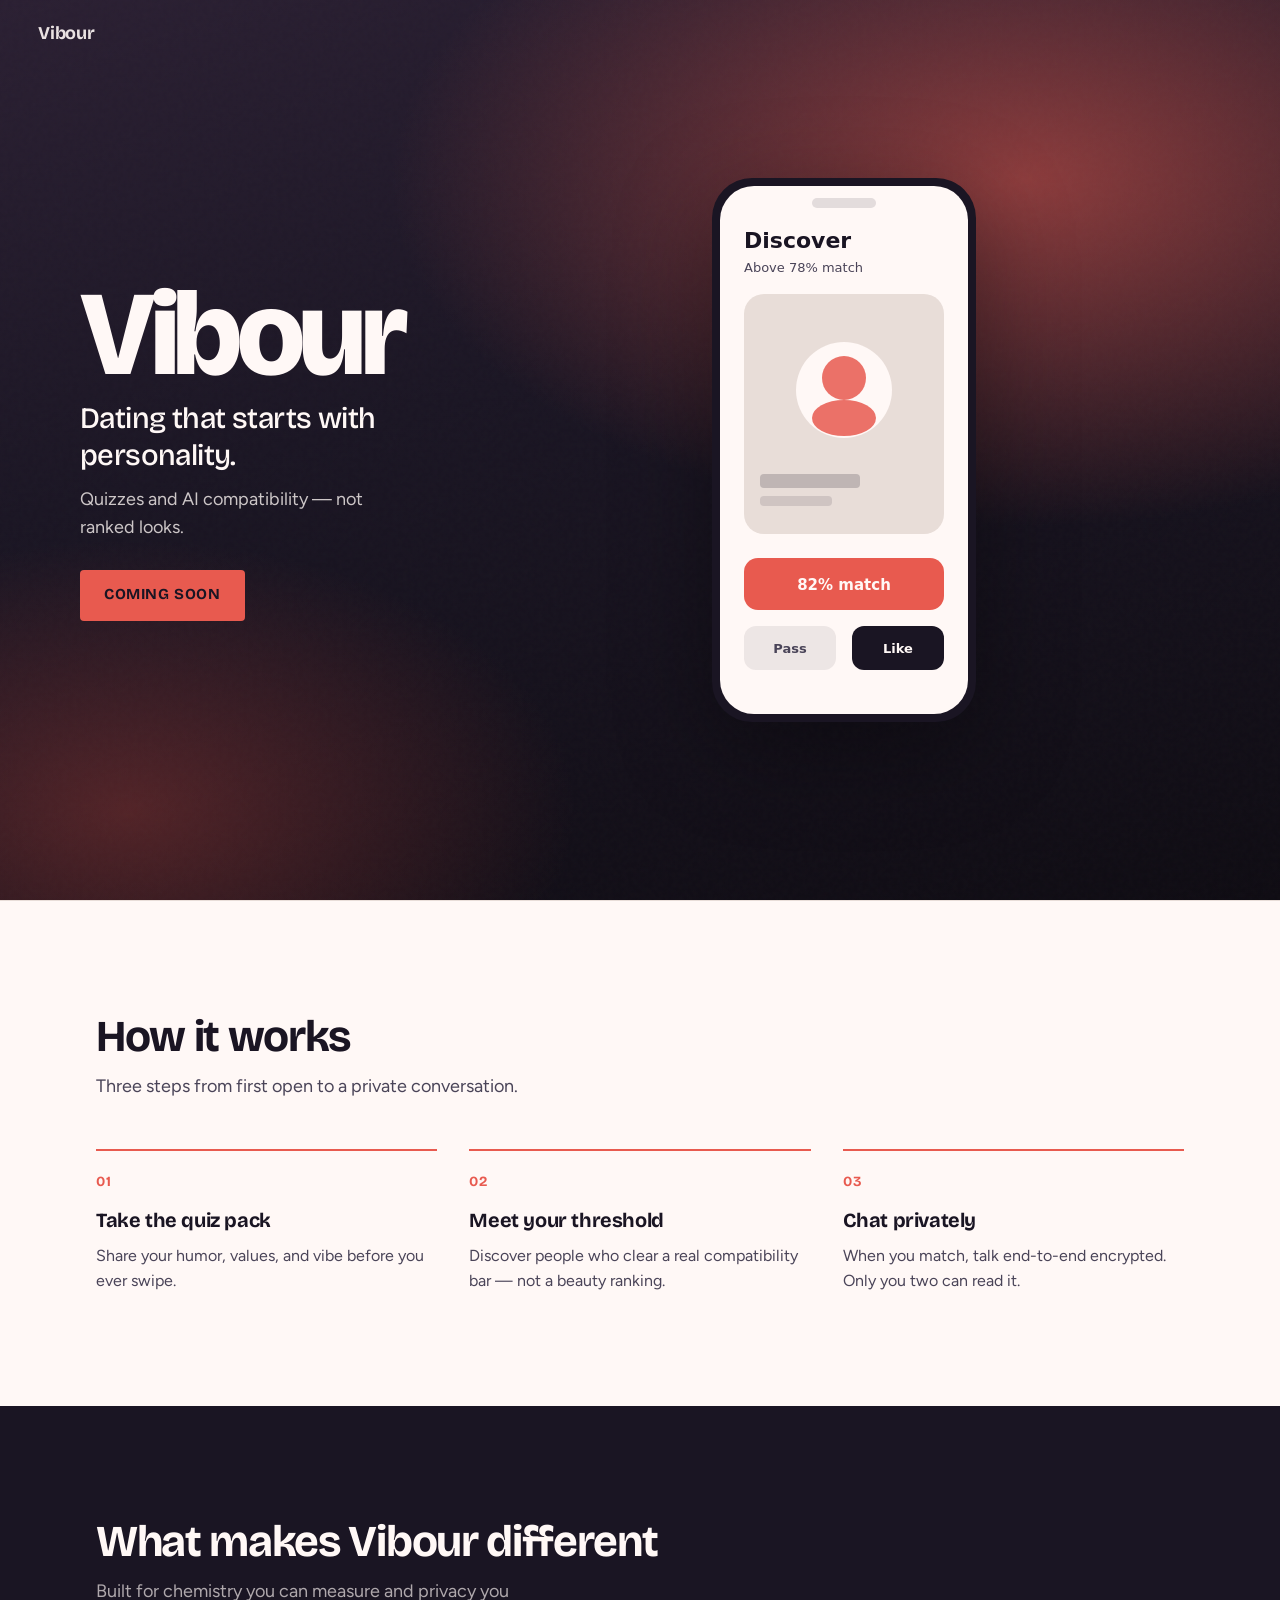
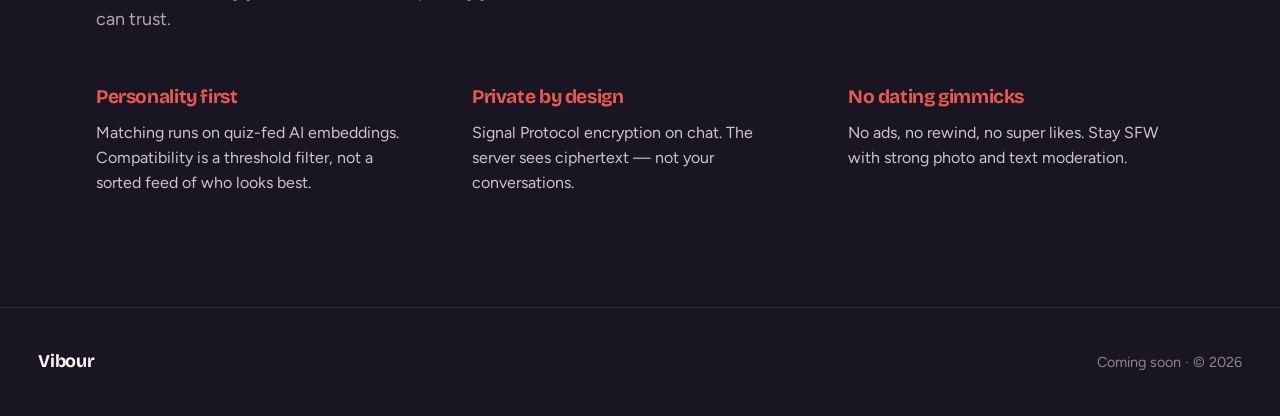
==== index.html @ 123b66bc "Initial vibour.com marketing site." ====
<!DOCTYPE html>
<html lang="en">
  <head>
    <meta charset="utf-8" />
    <meta name="viewport" content="width=device-width, initial-scale=1" />
    <meta
      name="description"
      content="Vibour — dating that starts with personality. Quiz-first matching, private chat, coming soon."
    />
    <title>Vibour — Dating that starts with personality</title>
    <link rel="preconnect" href="https://fonts.googleapis.com" />
    <link rel="preconnect" href="https://fonts.gstatic.com" crossorigin />
    <link
      href="https://fonts.googleapis.com/css2?family=Bricolage+Grotesque:opsz,wght@12..96,500;12..96,700;12..96,800&family=Figtree:wght@400;500;600&display=swap"
      rel="stylesheet"
    />
    <link rel="stylesheet" href="styles.css" />
  </head>
  <body>
    <header class="site-header">
      <a class="wordmark" href="#top" aria-label="Vibour home">Vibour</a>
    </header>

    <main id="top">
      <section class="hero" aria-labelledby="hero-brand">
        <div class="hero-atmosphere" aria-hidden="true"></div>
        <div class="hero-copy">
          <h1 id="hero-brand" class="brand reveal">Vibour</h1>
          <p class="headline reveal reveal-delay-1">Dating that starts with personality.</p>
          <p class="lede reveal reveal-delay-2">
            Quizzes and AI compatibility — not ranked looks.
          </p>
          <p class="cta reveal reveal-delay-3">
            <span class="cta-label">Coming soon</span>
          </p>
        </div>
        <div class="hero-visual reveal reveal-delay-2" data-parallax>
          <img
            class="phone"
            src="assets/phone-mock.svg"
            width="280"
            height="560"
            alt="Vibour discovery screen showing an 82% personality match"
          />
        </div>
      </section>

      <section class="section how" aria-labelledby="how-heading">
        <div class="section-inner">
          <h2 id="how-heading" class="section-title reveal">How it works</h2>
          <p class="section-lede reveal">
            Three steps from first open to a private conversation.
          </p>
          <ol class="steps">
            <li class="step reveal">
              <span class="step-num" aria-hidden="true">01</span>
              <h3>Take the quiz pack</h3>
              <p>Share your humor, values, and vibe before you ever swipe.</p>
            </li>
            <li class="step reveal">
              <span class="step-num" aria-hidden="true">02</span>
              <h3>Meet your threshold</h3>
              <p>Discover people who clear a real compatibility bar — not a beauty ranking.</p>
            </li>
            <li class="step reveal">
              <span class="step-num" aria-hidden="true">03</span>
              <h3>Chat privately</h3>
              <p>When you match, talk end-to-end encrypted. Only you two can read it.</p>
            </li>
          </ol>
        </div>
      </section>

      <section class="section different" aria-labelledby="diff-heading">
        <div class="section-inner">
          <h2 id="diff-heading" class="section-title reveal">What makes Vibour different</h2>
          <p class="section-lede reveal">
            Built for chemistry you can measure and privacy you can trust.
          </p>
          <div class="diff-list">
            <article class="diff reveal">
              <h3>Personality first</h3>
              <p>
                Matching runs on quiz-fed AI embeddings. Compatibility is a threshold filter, not a
                sorted feed of who looks best.
              </p>
            </article>
            <article class="diff reveal">
              <h3>Private by design</h3>
              <p>
                Signal Protocol encryption on chat. The server sees ciphertext — not your
                conversations.
              </p>
            </article>
            <article class="diff reveal">
              <h3>No dating gimmicks</h3>
              <p>
                No ads, no rewind, no super likes. Stay SFW with strong photo and text moderation.
              </p>
            </article>
          </div>
        </div>
      </section>
    </main>

    <footer class="site-footer">
      <p class="footer-brand">Vibour</p>
      <p class="footer-meta">Coming soon · &copy; <span id="year"></span></p>
    </footer>

    <script src="script.js"></script>
  </body>
</html>
---- styles.css ----
:root {
  --coral: #e85a4f;
  --coral-deep: #c4453c;
  --ink: #1a1523;
  --ink-muted: #4a4458;
  --surface: #fff8f6;
  --outline: #e8ddd8;
  --font-display: "Bricolage Grotesque", system-ui, sans-serif;
  --font-body: "Figtree", system-ui, sans-serif;
  --space: clamp(1.25rem, 3vw, 2.5rem);
  --max: 68rem;
}

*,
*::before,
*::after {
  box-sizing: border-box;
}

html {
  scroll-behavior: smooth;
}

body {
  margin: 0;
  color: var(--ink);
  background: var(--surface);
  font-family: var(--font-body);
  font-size: 1.0625rem;
  line-height: 1.55;
  -webkit-font-smoothing: antialiased;
}

img {
  max-width: 100%;
  height: auto;
  display: block;
}

a {
  color: inherit;
  text-decoration: none;
}

/* —— Header —— */

.site-header {
  position: absolute;
  top: 0;
  left: 0;
  right: 0;
  z-index: 2;
  padding: 1.25rem var(--space);
  display: flex;
  align-items: center;
}

.wordmark {
  font-family: var(--font-display);
  font-weight: 700;
  font-size: 1.125rem;
  letter-spacing: -0.02em;
  color: var(--surface);
  opacity: 0.9;
}

/* —— Hero —— */

.hero {
  position: relative;
  min-height: 100svh;
  display: grid;
  grid-template-columns: 1fr;
  align-items: end;
  overflow: hidden;
  color: var(--surface);
  isolation: isolate;
}

.hero-atmosphere {
  position: absolute;
  inset: 0;
  z-index: -1;
  background:
    radial-gradient(ellipse 90% 70% at 80% 20%, rgba(232, 90, 79, 0.55), transparent 55%),
    radial-gradient(ellipse 70% 60% at 10% 90%, rgba(196, 69, 60, 0.35), transparent 50%),
    linear-gradient(165deg, #2a1f32 0%, var(--ink) 42%, #0e0b12 100%);
}

.hero-atmosphere::after {
  content: "";
  position: absolute;
  inset: 0;
  background-image: url("data:image/svg+xml,%3Csvg viewBox='0 0 200 200' xmlns='http://www.w3.org/2000/svg'%3E%3Cfilter id='n'%3E%3CfeTurbulence type='fractalNoise' baseFrequency='0.9' numOctaves='3' stitchTiles='stitch'/%3E%3C/filter%3E%3Crect width='100%25' height='100%25' filter='url(%23n)' opacity='0.05'/%3E%3C/svg%3E");
  opacity: 0.4;
  pointer-events: none;
}

.hero-copy {
  padding: clamp(5.5rem, 12vh, 7rem) var(--space) var(--space);
  max-width: 36rem;
  z-index: 1;
}

.brand {
  margin: 0 0 0.65rem;
  font-family: var(--font-display);
  font-weight: 800;
  font-size: clamp(3.75rem, 14vw, 7.5rem);
  line-height: 0.92;
  letter-spacing: -0.045em;
}

.headline {
  margin: 0 0 0.75rem;
  font-family: var(--font-display);
  font-weight: 500;
  font-size: clamp(1.35rem, 3.2vw, 1.85rem);
  line-height: 1.25;
  letter-spacing: -0.02em;
  max-width: 18ch;
}

.lede {
  margin: 0 0 1.75rem;
  font-size: clamp(1rem, 2vw, 1.125rem);
  color: rgba(255, 248, 246, 0.78);
  max-width: 28ch;
}

.cta {
  margin: 0;
}

.cta-label {
  display: inline-block;
  font-family: var(--font-display);
  font-weight: 700;
  font-size: 0.95rem;
  letter-spacing: 0.04em;
  text-transform: uppercase;
  color: var(--ink);
  background: var(--coral);
  padding: 0.85rem 1.5rem;
  border-radius: 4px;
}

.hero-visual {
  display: flex;
  justify-content: center;
  padding: 0 var(--space) 2rem;
  z-index: 1;
}

.phone {
  width: min(220px, 58vw);
  filter: drop-shadow(0 24px 48px rgba(0, 0, 0, 0.35));
  will-change: transform;
}

@media (min-width: 860px) {
  .hero {
    grid-template-columns: 1.1fr 0.9fr;
    align-items: center;
  }

  .hero-copy {
    padding: 6rem var(--space) 6rem clamp(var(--space), 8vw, 5rem);
  }

  .hero-visual {
    justify-content: flex-start;
    padding: 4rem var(--space) 4rem 0;
    min-height: 100svh;
    align-items: center;
  }

  .phone {
    width: min(280px, 28vw);
  }

  .site-header .wordmark {
    color: var(--surface);
  }
}

/* —— Sections —— */

.section {
  padding: clamp(4rem, 10vw, 7rem) var(--space);
}

.section-inner {
  max-width: var(--max);
  margin: 0 auto;
}

.section-title {
  margin: 0 0 0.75rem;
  font-family: var(--font-display);
  font-weight: 700;
  font-size: clamp(2rem, 4.5vw, 2.75rem);
  letter-spacing: -0.03em;
  line-height: 1.1;
}

.section-lede {
  margin: 0 0 3rem;
  color: var(--ink-muted);
  max-width: 36ch;
  font-size: 1.125rem;
}

.how {
  background: var(--surface);
  border-top: 1px solid var(--outline);
}

.steps {
  list-style: none;
  margin: 0;
  padding: 0;
  display: grid;
  gap: 2.5rem;
}

@media (min-width: 720px) {
  .steps {
    grid-template-columns: repeat(3, 1fr);
    gap: 2rem;
  }
}

.step {
  margin: 0;
  padding: 0;
  border-top: 2px solid var(--coral);
  padding-top: 1.25rem;
}

.step-num {
  display: block;
  font-family: var(--font-display);
  font-weight: 700;
  font-size: 0.875rem;
  letter-spacing: 0.08em;
  color: var(--coral);
  margin-bottom: 0.75rem;
}

.step h3 {
  margin: 0 0 0.5rem;
  font-family: var(--font-display);
  font-weight: 700;
  font-size: 1.25rem;
  letter-spacing: -0.02em;
}

.step p {
  margin: 0;
  color: var(--ink-muted);
  font-size: 1rem;
}

.different {
  background: var(--ink);
  color: var(--surface);
}

.different .section-lede {
  color: rgba(255, 248, 246, 0.65);
}

.diff-list {
  display: grid;
  gap: 2.75rem;
}

@media (min-width: 720px) {
  .diff-list {
    grid-template-columns: repeat(3, 1fr);
    gap: 2.5rem;
  }
}

.diff h3 {
  margin: 0 0 0.6rem;
  font-family: var(--font-display);
  font-weight: 700;
  font-size: 1.2rem;
  letter-spacing: -0.02em;
  color: var(--coral);
}

.diff p {
  margin: 0;
  color: rgba(255, 248, 246, 0.78);
  font-size: 1rem;
  max-width: 32ch;
}

/* —— Footer —— */

.site-footer {
  padding: 2.5rem var(--space);
  background: var(--ink);
  border-top: 1px solid rgba(255, 248, 246, 0.1);
  display: flex;
  flex-wrap: wrap;
  gap: 0.5rem 1.5rem;
  justify-content: space-between;
  align-items: baseline;
}

.footer-brand {
  margin: 0;
  font-family: var(--font-display);
  font-weight: 700;
  font-size: 1.125rem;
  color: var(--surface);
  letter-spacing: -0.02em;
}

.footer-meta {
  margin: 0;
  font-size: 0.9rem;
  color: rgba(255, 248, 246, 0.5);
}

/* —— Motion —— */

.reveal {
  opacity: 0;
  transform: translateY(1.25rem);
  transition:
    opacity 0.7s cubic-bezier(0.22, 1, 0.36, 1),
    transform 0.7s cubic-bezier(0.22, 1, 0.36, 1);
}

.reveal.is-visible {
  opacity: 1;
  transform: translateY(0);
}

.reveal-delay-1 {
  transition-delay: 0.1s;
}

.reveal-delay-2 {
  transition-delay: 0.2s;
}

.reveal-delay-3 {
  transition-delay: 0.35s;
}

@media (prefers-reduced-motion: reduce) {
  html {
    scroll-behavior: auto;
  }

  .reveal {
    opacity: 1;
    transform: none;
    transition: none;
  }

  .phone {
    filter: none;
  }
}
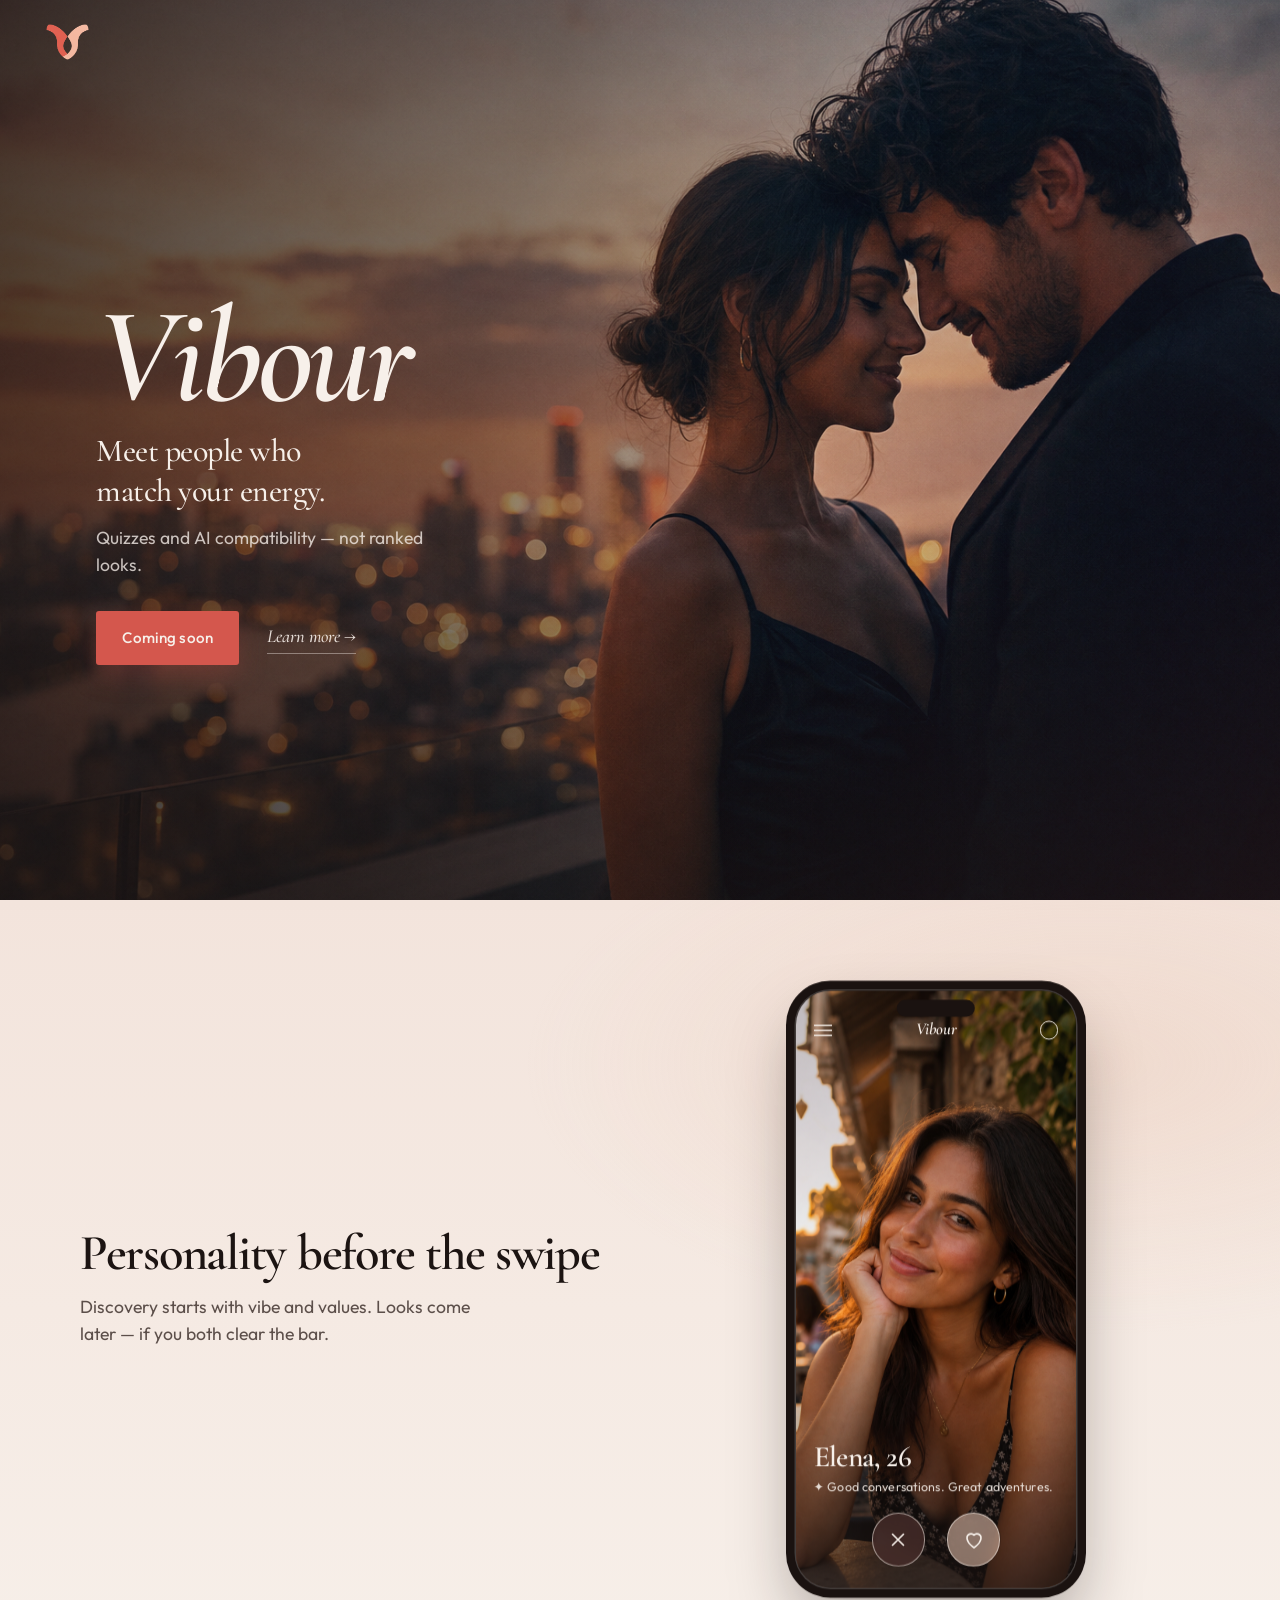
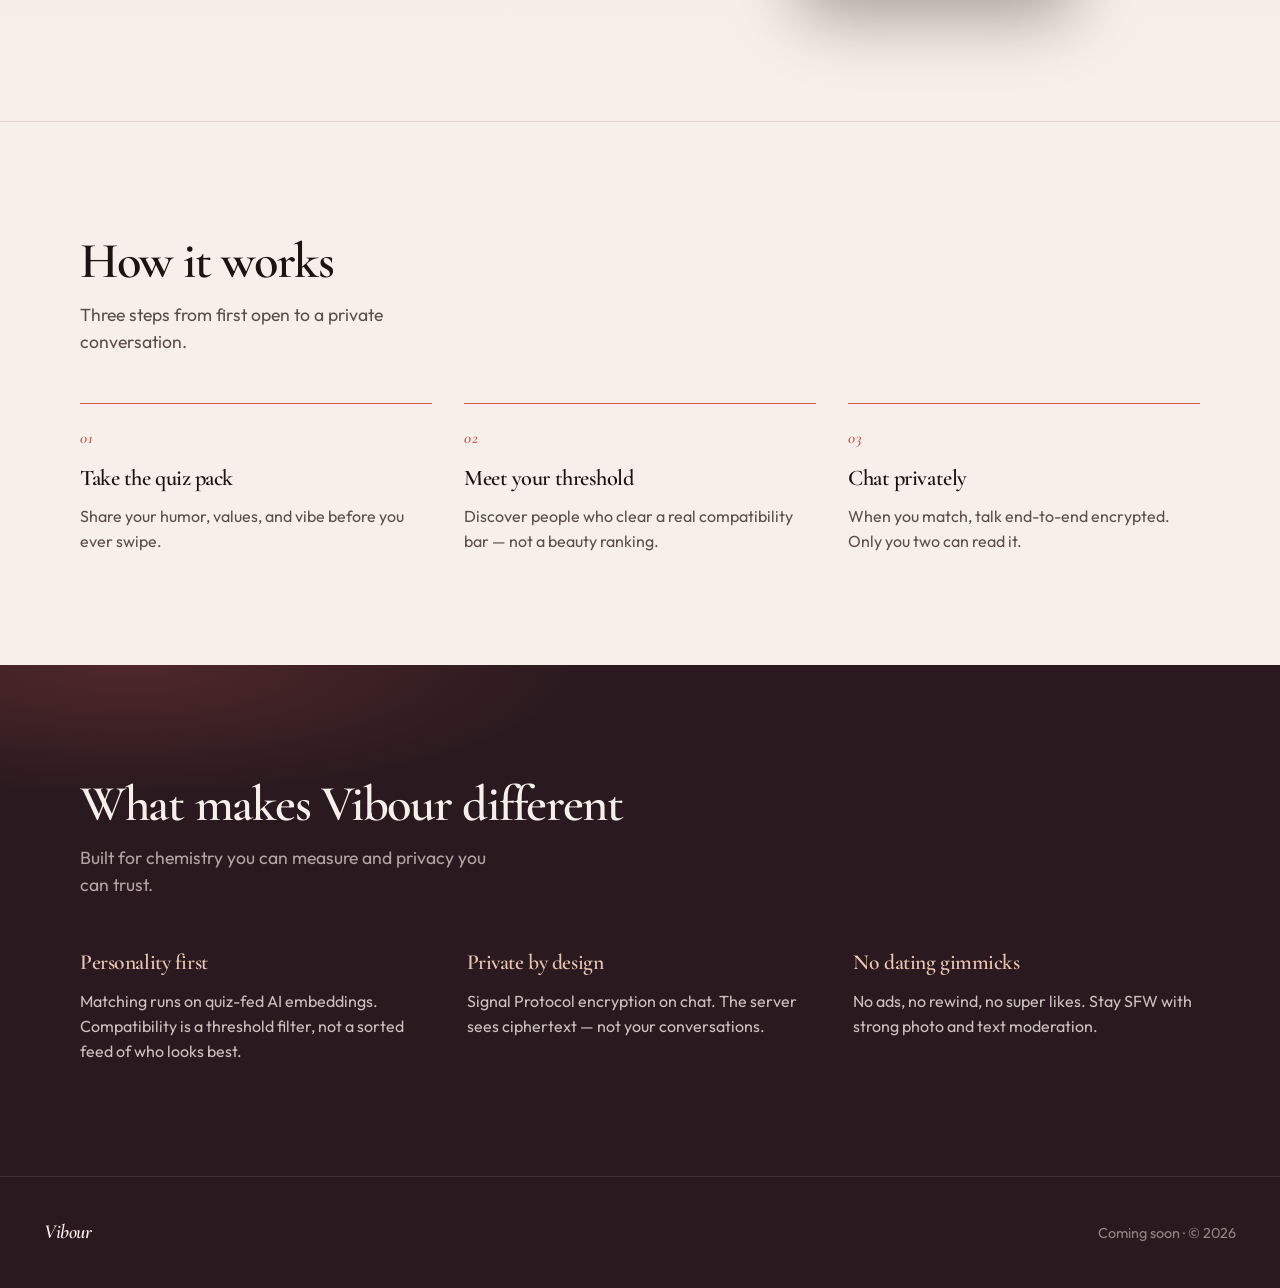
==== commit 08326909: "Refresh vibour.com landing with new brand UI" ====
--- a/index.html
+++ b/index.html
@@ -5,43 +5,100 @@
     <meta name="viewport" content="width=device-width, initial-scale=1" />
     <meta
       name="description"
-      content="Vibour — dating that starts with personality. Quiz-first matching, private chat, coming soon."
+      content="Vibour — meet people who match your energy. Quiz-first dating with personality matching. Coming soon."
     />
-    <title>Vibour — Dating that starts with personality</title>
+    <meta property="og:title" content="Vibour — Meet people who match your energy" />
+    <meta
+      property="og:description"
+      content="Dating that starts with personality. Quizzes and AI compatibility — not ranked looks."
+    />
+    <meta property="og:type" content="website" />
+    <title>Vibour — Meet people who match your energy</title>
     <link rel="preconnect" href="https://fonts.googleapis.com" />
     <link rel="preconnect" href="https://fonts.gstatic.com" crossorigin />
     <link
-      href="https://fonts.googleapis.com/css2?family=Bricolage+Grotesque:opsz,wght@12..96,500;12..96,700;12..96,800&family=Figtree:wght@400;500;600&display=swap"
+      href="https://fonts.googleapis.com/css2?family=Cormorant+Garamond:ital,wght@0,500;0,600;0,700;1,500&family=Outfit:wght@400;500;600&display=swap"
       rel="stylesheet"
     />
     <link rel="stylesheet" href="styles.css" />
   </head>
   <body>
     <header class="site-header">
-      <a class="wordmark" href="#top" aria-label="Vibour home">Vibour</a>
+      <a class="wordmark" href="#top" aria-label="Vibour home">
+        <img src="assets/logo-icon-header.png" alt="Vibour" width="722" height="610" />
+      </a>
     </header>
 
     <main id="top">
       <section class="hero" aria-labelledby="hero-brand">
-        <div class="hero-atmosphere" aria-hidden="true"></div>
+        <div class="hero-atmosphere" aria-hidden="true">
+          <img
+            class="hero-photo"
+            src="assets/hero-couple.png"
+            alt=""
+            width="1920"
+            height="1080"
+            fetchpriority="high"
+          />
+          <div class="hero-scrim"></div>
+        </div>
         <div class="hero-copy">
           <h1 id="hero-brand" class="brand reveal">Vibour</h1>
-          <p class="headline reveal reveal-delay-1">Dating that starts with personality.</p>
+          <p class="headline reveal reveal-delay-1">Meet people who match your energy.</p>
           <p class="lede reveal reveal-delay-2">
             Quizzes and AI compatibility — not ranked looks.
           </p>
-          <p class="cta reveal reveal-delay-3">
-            <span class="cta-label">Coming soon</span>
-          </p>
+          <div class="cta-group reveal reveal-delay-3">
+            <span class="btn btn-primary">Coming soon</span>
+            <a class="btn-text" href="#preview">Learn more →</a>
+          </div>
         </div>
-        <div class="hero-visual reveal reveal-delay-2" data-parallax>
-          <img
-            class="phone"
-            src="assets/phone-mock.svg"
-            width="280"
-            height="560"
-            alt="Vibour discovery screen showing an 82% personality match"
-          />
+      </section>
+
+      <section class="section preview" id="preview" aria-labelledby="preview-heading">
+        <div class="section-inner preview-grid">
+          <div class="preview-copy">
+            <h2 id="preview-heading" class="section-title reveal">Personality before the swipe</h2>
+            <p class="section-lede reveal">
+              Discovery starts with vibe and values. Looks come later — if you both clear the bar.
+            </p>
+          </div>
+          <div class="phone-stage reveal reveal-delay-1" data-parallax>
+            <div class="phone-frame" role="img" aria-label="Vibour discovery screen for Elena, 26">
+              <div class="phone-notch" aria-hidden="true"></div>
+              <img
+                class="phone-photo"
+                src="assets/profile-elena.png"
+                alt=""
+                width="750"
+                height="1000"
+              />
+              <div class="phone-chrome">
+                <div class="phone-top">
+                  <span class="phone-menu" aria-hidden="true"></span>
+                  <span class="phone-brand">Vibour</span>
+                  <span class="phone-profile" aria-hidden="true"></span>
+                </div>
+                <div class="phone-meta">
+                  <p class="phone-name">Elena, 26</p>
+                  <p class="phone-vibe">✦ Good conversations. Great adventures.</p>
+                </div>
+                <div class="phone-actions">
+                  <button type="button" class="action-btn action-pass" aria-label="Pass" data-action="pass">
+                    <svg width="22" height="22" viewBox="0 0 24 24" fill="none" aria-hidden="true">
+                      <path d="M6 6l12 12M18 6L6 18" stroke="currentColor" stroke-width="1.75" stroke-linecap="round"/>
+                    </svg>
+                  </button>
+                  <button type="button" class="action-btn action-like" aria-label="Connect" data-action="like">
+                    <svg width="24" height="24" viewBox="0 0 24 24" fill="none" aria-hidden="true">
+                      <path d="M12 20s-7-4.5-7-10a4 4 0 0 1 7-2.5A4 4 0 0 1 19 10c0 5.5-7 10-7 10z" stroke="currentColor" stroke-width="1.6" stroke-linejoin="round"/>
+                    </svg>
+                  </button>
+                </div>
+              </div>
+              <div class="phone-flash" aria-hidden="true" data-flash></div>
+            </div>
+          </div>
         </div>
       </section>
 
--- a/styles.css
+++ b/styles.css
@@ -1,14 +1,19 @@
 :root {
-  --coral: #e85a4f;
-  --coral-deep: #c4453c;
-  --ink: #1a1523;
-  --ink-muted: #4a4458;
-  --surface: #fff8f6;
-  --outline: #e8ddd8;
-  --font-display: "Bricolage Grotesque", system-ui, sans-serif;
-  --font-body: "Figtree", system-ui, sans-serif;
-  --space: clamp(1.25rem, 3vw, 2.5rem);
-  --max: 68rem;
+  --coral: #d4574d;
+  --coral-deep: #b8443b;
+  --ink: #1c1412;
+  --ink-muted: #5c4f4a;
+  --cream: #f7f0ea;
+  --blush: #f3e4dc;
+  --outline: #e4d5cc;
+  --dusk: #2a1a1f;
+  --peach: #e8c4b0;
+  --pass: #4a2f2c;
+  --font-display: "Cormorant Garamond", Georgia, serif;
+  --font-body: "Outfit", system-ui, sans-serif;
+  --space: clamp(1.25rem, 3.5vw, 2.75rem);
+  --max: 70rem;
+  --ease: cubic-bezier(0.22, 1, 0.36, 1);
 }
 
 *,
@@ -24,7 +29,7 @@
 body {
   margin: 0;
   color: var(--ink);
-  background: var(--surface);
+  background: var(--cream);
   font-family: var(--font-body);
   font-size: 1.0625rem;
   line-height: 1.55;
@@ -49,19 +54,21 @@
   top: 0;
   left: 0;
   right: 0;
-  z-index: 2;
-  padding: 1.25rem var(--space);
+  z-index: 3;
+  padding: 1.35rem var(--space);
   display: flex;
   align-items: center;
 }
 
 .wordmark {
-  font-family: var(--font-display);
-  font-weight: 700;
-  font-size: 1.125rem;
-  letter-spacing: -0.02em;
-  color: var(--surface);
-  opacity: 0.9;
+  display: inline-flex;
+  align-items: center;
+  line-height: 0;
+}
+
+.wordmark img {
+  height: clamp(2rem, 4vw, 2.5rem);
+  width: auto;
 }
 
 /* —— Hero —— */
@@ -69,11 +76,10 @@
 .hero {
   position: relative;
   min-height: 100svh;
-  display: grid;
-  grid-template-columns: 1fr;
-  align-items: end;
+  display: flex;
+  align-items: flex-end;
   overflow: hidden;
-  color: var(--surface);
+  color: var(--cream);
   isolation: isolate;
 }
 
@@ -81,110 +87,371 @@
   position: absolute;
   inset: 0;
   z-index: -1;
+}
+
+.hero-photo {
+  width: 100%;
+  height: 100%;
+  object-fit: cover;
+  object-position: 62% center;
+  transform: scale(1.04);
+  animation: hero-drift 28s var(--ease) infinite alternate;
+}
+
+.hero-scrim {
+  position: absolute;
+  inset: 0;
   background:
-    radial-gradient(ellipse 90% 70% at 80% 20%, rgba(232, 90, 79, 0.55), transparent 55%),
-    radial-gradient(ellipse 70% 60% at 10% 90%, rgba(196, 69, 60, 0.35), transparent 50%),
-    linear-gradient(165deg, #2a1f32 0%, var(--ink) 42%, #0e0b12 100%);
-}
-
-.hero-atmosphere::after {
+    linear-gradient(
+      105deg,
+      rgba(28, 20, 18, 0.82) 0%,
+      rgba(28, 20, 18, 0.55) 38%,
+      rgba(28, 20, 18, 0.18) 62%,
+      rgba(42, 26, 31, 0.35) 100%
+    ),
+    linear-gradient(to top, rgba(28, 20, 18, 0.55) 0%, transparent 42%);
+}
+
+.hero-scrim::after {
   content: "";
   position: absolute;
   inset: 0;
-  background-image: url("data:image/svg+xml,%3Csvg viewBox='0 0 200 200' xmlns='http://www.w3.org/2000/svg'%3E%3Cfilter id='n'%3E%3CfeTurbulence type='fractalNoise' baseFrequency='0.9' numOctaves='3' stitchTiles='stitch'/%3E%3C/filter%3E%3Crect width='100%25' height='100%25' filter='url(%23n)' opacity='0.05'/%3E%3C/svg%3E");
-  opacity: 0.4;
+  background-image: url("data:image/svg+xml,%3Csvg viewBox='0 0 200 200' xmlns='http://www.w3.org/2000/svg'%3E%3Cfilter id='n'%3E%3CfeTurbulence type='fractalNoise' baseFrequency='0.85' numOctaves='3' stitchTiles='stitch'/%3E%3C/filter%3E%3Crect width='100%25' height='100%25' filter='url(%23n)' opacity='0.06'/%3E%3C/svg%3E");
+  opacity: 0.5;
   pointer-events: none;
+  mix-blend-mode: overlay;
 }
 
 .hero-copy {
-  padding: clamp(5.5rem, 12vh, 7rem) var(--space) var(--space);
-  max-width: 36rem;
+  position: relative;
   z-index: 1;
+  padding: clamp(6rem, 14vh, 8rem) var(--space) clamp(3rem, 8vh, 5rem);
+  max-width: 38rem;
 }
 
 .brand {
-  margin: 0 0 0.65rem;
-  font-family: var(--font-display);
-  font-weight: 800;
-  font-size: clamp(3.75rem, 14vw, 7.5rem);
-  line-height: 0.92;
-  letter-spacing: -0.045em;
+  margin: 0 0 0.85rem;
+  font-family: var(--font-display);
+  font-weight: 600;
+  font-size: clamp(4.25rem, 15vw, 8.5rem);
+  line-height: 0.88;
+  letter-spacing: -0.035em;
+  font-style: italic;
 }
 
 .headline {
-  margin: 0 0 0.75rem;
+  margin: 0 0 0.85rem;
   font-family: var(--font-display);
   font-weight: 500;
-  font-size: clamp(1.35rem, 3.2vw, 1.85rem);
+  font-size: clamp(1.45rem, 3.4vw, 2rem);
   line-height: 1.25;
-  letter-spacing: -0.02em;
-  max-width: 18ch;
+  letter-spacing: -0.015em;
+  max-width: 16ch;
 }
 
 .lede {
-  margin: 0 0 1.75rem;
-  font-size: clamp(1rem, 2vw, 1.125rem);
-  color: rgba(255, 248, 246, 0.78);
-  max-width: 28ch;
-}
-
-.cta {
-  margin: 0;
-}
-
-.cta-label {
-  display: inline-block;
-  font-family: var(--font-display);
-  font-weight: 700;
+  margin: 0 0 2rem;
+  font-size: clamp(1rem, 2vw, 1.1rem);
+  color: rgba(247, 240, 234, 0.78);
+  max-width: 30ch;
+  font-weight: 400;
+}
+
+.cta-group {
+  display: flex;
+  flex-direction: column;
+  align-items: flex-start;
+  gap: 1rem;
+}
+
+.btn {
+  display: inline-flex;
+  align-items: center;
+  justify-content: center;
+  font-family: var(--font-body);
+  font-weight: 500;
   font-size: 0.95rem;
-  letter-spacing: 0.04em;
-  text-transform: uppercase;
-  color: var(--ink);
+  letter-spacing: 0.01em;
+  border: none;
+  cursor: pointer;
+  transition:
+    transform 0.25s var(--ease),
+    background 0.25s var(--ease),
+    box-shadow 0.25s var(--ease);
+}
+
+.btn-primary {
+  color: var(--cream);
   background: var(--coral);
-  padding: 0.85rem 1.5rem;
-  border-radius: 4px;
-}
-
-.hero-visual {
+  padding: 0.95rem 1.65rem;
+  border-radius: 3px;
+  box-shadow: 0 10px 28px rgba(212, 87, 77, 0.28);
+}
+
+a.btn-primary:hover {
+  background: var(--coral-deep);
+  transform: translateY(-1px);
+}
+
+.btn-text {
+  font-family: var(--font-display);
+  font-size: 1.15rem;
+  font-weight: 500;
+  font-style: italic;
+  color: rgba(247, 240, 234, 0.9);
+  border-bottom: 1px solid rgba(247, 240, 234, 0.4);
+  padding-bottom: 0.15rem;
+  transition: border-color 0.25s var(--ease), color 0.25s var(--ease);
+}
+
+.btn-text:hover {
+  color: var(--cream);
+  border-color: var(--cream);
+}
+
+@media (min-width: 720px) {
+  .hero {
+    align-items: center;
+  }
+
+  .hero-copy {
+    padding-left: clamp(var(--space), 9vw, 6rem);
+    padding-bottom: 4rem;
+  }
+
+  .cta-group {
+    flex-direction: row;
+    align-items: center;
+    gap: 1.75rem;
+  }
+
+  .hero-photo {
+    object-position: 58% center;
+  }
+}
+
+@keyframes hero-drift {
+  from {
+    transform: scale(1.04) translate3d(0, 0, 0);
+  }
+  to {
+    transform: scale(1.08) translate3d(-1.2%, 0.6%, 0);
+  }
+}
+
+/* —— Preview / phone —— */
+
+.preview {
+  background:
+    radial-gradient(ellipse 80% 60% at 85% 20%, rgba(232, 196, 176, 0.35), transparent 55%),
+    linear-gradient(180deg, var(--blush) 0%, var(--cream) 100%);
+  padding-top: clamp(4.5rem, 11vw, 7.5rem);
+  padding-bottom: clamp(4.5rem, 11vw, 7.5rem);
+}
+
+.preview-grid {
+  display: grid;
+  gap: 3rem;
+  align-items: center;
+}
+
+@media (min-width: 860px) {
+  .preview-grid {
+    grid-template-columns: 1fr 1fr;
+    gap: 4rem;
+  }
+}
+
+.phone-stage {
   display: flex;
   justify-content: center;
-  padding: 0 var(--space) 2rem;
-  z-index: 1;
-}
-
-.phone {
-  width: min(220px, 58vw);
-  filter: drop-shadow(0 24px 48px rgba(0, 0, 0, 0.35));
   will-change: transform;
 }
 
-@media (min-width: 860px) {
-  .hero {
-    grid-template-columns: 1.1fr 0.9fr;
-    align-items: center;
-  }
-
-  .hero-copy {
-    padding: 6rem var(--space) 6rem clamp(var(--space), 8vw, 5rem);
-  }
-
-  .hero-visual {
-    justify-content: flex-start;
-    padding: 4rem var(--space) 4rem 0;
-    min-height: 100svh;
-    align-items: center;
-  }
-
-  .phone {
-    width: min(280px, 28vw);
-  }
-
-  .site-header .wordmark {
-    color: var(--surface);
-  }
-}
-
-/* —— Sections —— */
+.phone-frame {
+  position: relative;
+  width: min(280px, 72vw);
+  aspect-ratio: 9 / 19.2;
+  border-radius: 2.15rem;
+  overflow: hidden;
+  background: var(--ink);
+  box-shadow:
+    0 0 0 1.5px rgba(255, 255, 255, 0.18),
+    0 0 0 10px #1a1210,
+    0 32px 64px rgba(28, 20, 18, 0.35);
+}
+
+.phone-notch {
+  position: absolute;
+  top: 0.55rem;
+  left: 50%;
+  transform: translateX(-50%);
+  width: 28%;
+  height: 1.05rem;
+  background: #1a1210;
+  border-radius: 999px;
+  z-index: 4;
+}
+
+.phone-photo {
+  position: absolute;
+  inset: 0;
+  width: 100%;
+  height: 100%;
+  object-fit: cover;
+  object-position: center 18%;
+}
+
+.phone-chrome {
+  position: absolute;
+  inset: 0;
+  z-index: 2;
+  display: flex;
+  flex-direction: column;
+  justify-content: space-between;
+  padding: 1.65rem 1.1rem 1.35rem;
+  background: linear-gradient(
+    to top,
+    rgba(28, 20, 18, 0.78) 0%,
+    rgba(28, 20, 18, 0.25) 28%,
+    transparent 48%,
+    rgba(28, 20, 18, 0.25) 100%
+  );
+  color: var(--cream);
+}
+
+.phone-top {
+  display: grid;
+  grid-template-columns: 1fr auto 1fr;
+  align-items: center;
+}
+
+.phone-menu,
+.phone-profile {
+  width: 1.15rem;
+  height: 1.15rem;
+  opacity: 0.9;
+}
+
+.phone-menu {
+  justify-self: start;
+  background:
+    linear-gradient(currentColor, currentColor) 0 20% / 100% 1.5px no-repeat,
+    linear-gradient(currentColor, currentColor) 0 50% / 100% 1.5px no-repeat,
+    linear-gradient(currentColor, currentColor) 0 80% / 100% 1.5px no-repeat;
+}
+
+.phone-profile {
+  justify-self: end;
+  border: 1.5px solid currentColor;
+  border-radius: 50%;
+}
+
+.phone-brand {
+  font-family: var(--font-display);
+  font-size: 1.05rem;
+  font-weight: 600;
+  font-style: italic;
+  letter-spacing: -0.01em;
+}
+
+.phone-meta {
+  margin-top: auto;
+  margin-bottom: 1rem;
+}
+
+.phone-name {
+  margin: 0 0 0.35rem;
+  font-family: var(--font-display);
+  font-weight: 600;
+  font-size: 1.85rem;
+  letter-spacing: -0.02em;
+  line-height: 1;
+}
+
+.phone-vibe {
+  margin: 0;
+  font-size: 0.78rem;
+  opacity: 0.88;
+  letter-spacing: 0.01em;
+}
+
+.phone-actions {
+  display: flex;
+  justify-content: center;
+  gap: 1.35rem;
+}
+
+.action-btn {
+  width: 3.35rem;
+  height: 3.35rem;
+  border-radius: 50%;
+  border: 1.5px solid rgba(247, 240, 234, 0.55);
+  display: inline-flex;
+  align-items: center;
+  justify-content: center;
+  cursor: pointer;
+  color: var(--cream);
+  transition:
+    transform 0.3s var(--ease),
+    background 0.25s var(--ease),
+    box-shadow 0.25s var(--ease);
+}
+
+.action-pass {
+  background: rgba(74, 47, 44, 0.72);
+  backdrop-filter: blur(8px);
+}
+
+.action-like {
+  background: rgba(232, 196, 176, 0.55);
+  backdrop-filter: blur(8px);
+}
+
+.action-btn:hover {
+  transform: scale(1.06);
+}
+
+.action-btn:active {
+  transform: scale(0.96);
+}
+
+.action-btn.is-pulse {
+  animation: action-pulse 0.55s var(--ease);
+}
+
+.phone-flash {
+  position: absolute;
+  inset: 0;
+  z-index: 5;
+  pointer-events: none;
+  opacity: 0;
+  transition: opacity 0.35s var(--ease);
+}
+
+.phone-flash.is-like {
+  background: radial-gradient(circle at 50% 70%, rgba(232, 196, 176, 0.45), transparent 55%);
+  opacity: 1;
+}
+
+.phone-flash.is-pass {
+  background: radial-gradient(circle at 50% 70%, rgba(74, 47, 44, 0.4), transparent 55%);
+  opacity: 1;
+}
+
+@keyframes action-pulse {
+  0% {
+    transform: scale(1);
+  }
+  40% {
+    transform: scale(1.12);
+  }
+  100% {
+    transform: scale(1);
+  }
+}
+
+/* —— Sections shared —— */
 
 .section {
   padding: clamp(4rem, 10vw, 7rem) var(--space);
@@ -198,21 +465,21 @@
 .section-title {
   margin: 0 0 0.75rem;
   font-family: var(--font-display);
-  font-weight: 700;
-  font-size: clamp(2rem, 4.5vw, 2.75rem);
-  letter-spacing: -0.03em;
-  line-height: 1.1;
+  font-weight: 600;
+  font-size: clamp(2.15rem, 5vw, 3.15rem);
+  letter-spacing: -0.025em;
+  line-height: 1.08;
 }
 
 .section-lede {
   margin: 0 0 3rem;
   color: var(--ink-muted);
-  max-width: 36ch;
-  font-size: 1.125rem;
+  max-width: 34ch;
+  font-size: 1.1rem;
 }
 
 .how {
-  background: var(--surface);
+  background: var(--cream);
   border-top: 1px solid var(--outline);
 }
 
@@ -233,26 +500,26 @@
 
 .step {
   margin: 0;
-  padding: 0;
-  border-top: 2px solid var(--coral);
-  padding-top: 1.25rem;
+  padding: 1.35rem 0 0;
+  border-top: 1.5px solid var(--coral);
 }
 
 .step-num {
   display: block;
   font-family: var(--font-display);
-  font-weight: 700;
-  font-size: 0.875rem;
-  letter-spacing: 0.08em;
+  font-weight: 600;
+  font-style: italic;
+  font-size: 1rem;
+  letter-spacing: 0.04em;
   color: var(--coral);
-  margin-bottom: 0.75rem;
+  margin-bottom: 0.65rem;
 }
 
 .step h3 {
   margin: 0 0 0.5rem;
   font-family: var(--font-display);
-  font-weight: 700;
-  font-size: 1.25rem;
+  font-weight: 600;
+  font-size: 1.4rem;
   letter-spacing: -0.02em;
 }
 
@@ -263,12 +530,14 @@
 }
 
 .different {
-  background: var(--ink);
-  color: var(--surface);
+  background:
+    radial-gradient(ellipse 70% 50% at 10% 0%, rgba(212, 87, 77, 0.22), transparent 50%),
+    var(--dusk);
+  color: var(--cream);
 }
 
 .different .section-lede {
-  color: rgba(255, 248, 246, 0.65);
+  color: rgba(247, 240, 234, 0.65);
 }
 
 .diff-list {
@@ -286,15 +555,15 @@
 .diff h3 {
   margin: 0 0 0.6rem;
   font-family: var(--font-display);
-  font-weight: 700;
-  font-size: 1.2rem;
+  font-weight: 600;
+  font-size: 1.35rem;
   letter-spacing: -0.02em;
-  color: var(--coral);
+  color: var(--peach);
 }
 
 .diff p {
   margin: 0;
-  color: rgba(255, 248, 246, 0.78);
+  color: rgba(247, 240, 234, 0.78);
   font-size: 1rem;
   max-width: 32ch;
 }
@@ -303,8 +572,8 @@
 
 .site-footer {
   padding: 2.5rem var(--space);
-  background: var(--ink);
-  border-top: 1px solid rgba(255, 248, 246, 0.1);
+  background: var(--dusk);
+  border-top: 1px solid rgba(247, 240, 234, 0.1);
   display: flex;
   flex-wrap: wrap;
   gap: 0.5rem 1.5rem;
@@ -315,26 +584,27 @@
 .footer-brand {
   margin: 0;
   font-family: var(--font-display);
-  font-weight: 700;
-  font-size: 1.125rem;
-  color: var(--surface);
+  font-weight: 600;
+  font-style: italic;
+  font-size: 1.25rem;
+  color: var(--cream);
   letter-spacing: -0.02em;
 }
 
 .footer-meta {
   margin: 0;
   font-size: 0.9rem;
-  color: rgba(255, 248, 246, 0.5);
+  color: rgba(247, 240, 234, 0.5);
 }
 
 /* —— Motion —— */
 
 .reveal {
   opacity: 0;
-  transform: translateY(1.25rem);
+  transform: translateY(1.35rem);
   transition:
-    opacity 0.7s cubic-bezier(0.22, 1, 0.36, 1),
-    transform 0.7s cubic-bezier(0.22, 1, 0.36, 1);
+    opacity 0.8s var(--ease),
+    transform 0.8s var(--ease);
 }
 
 .reveal.is-visible {
@@ -343,15 +613,15 @@
 }
 
 .reveal-delay-1 {
-  transition-delay: 0.1s;
+  transition-delay: 0.12s;
 }
 
 .reveal-delay-2 {
-  transition-delay: 0.2s;
+  transition-delay: 0.22s;
 }
 
 .reveal-delay-3 {
-  transition-delay: 0.35s;
+  transition-delay: 0.36s;
 }
 
 @media (prefers-reduced-motion: reduce) {
@@ -365,7 +635,12 @@
     transition: none;
   }
 
-  .phone {
-    filter: none;
-  }
-}
+  .hero-photo {
+    animation: none;
+    transform: none;
+  }
+
+  .action-btn.is-pulse {
+    animation: none;
+  }
+}
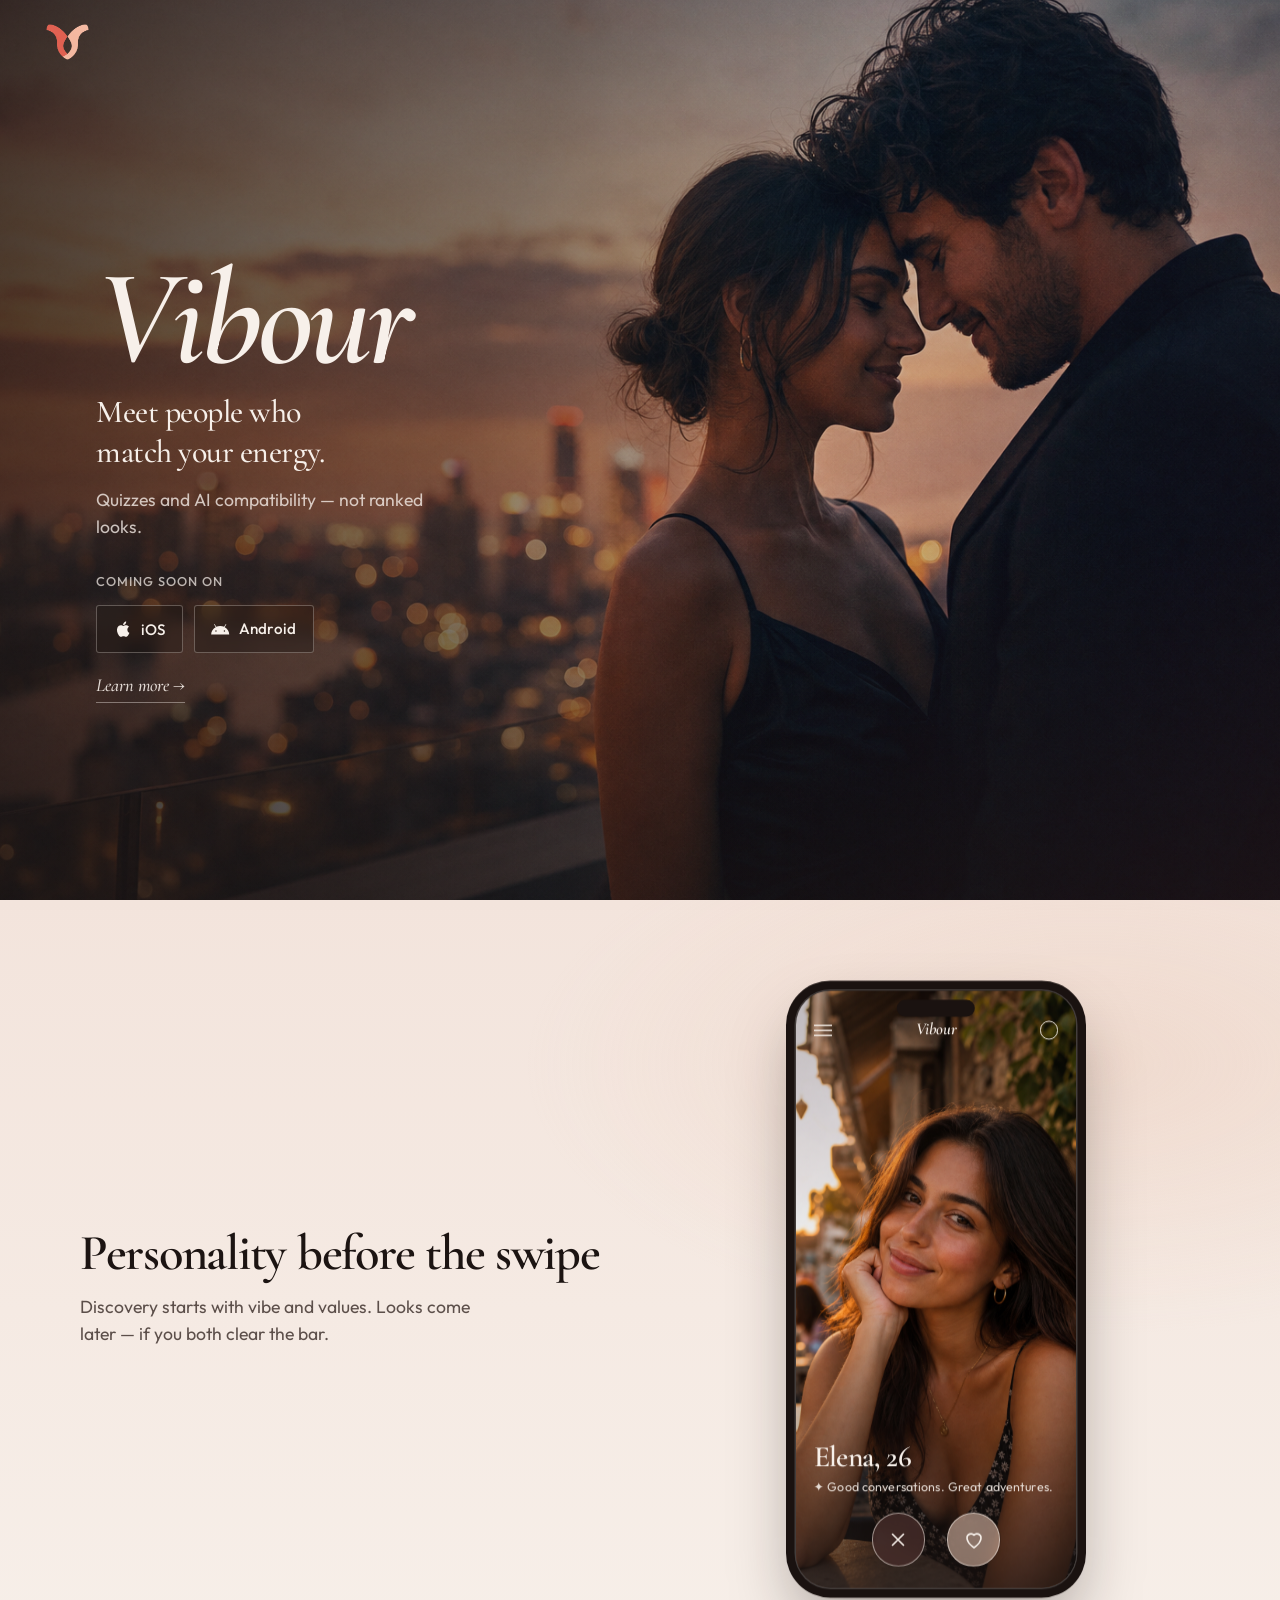
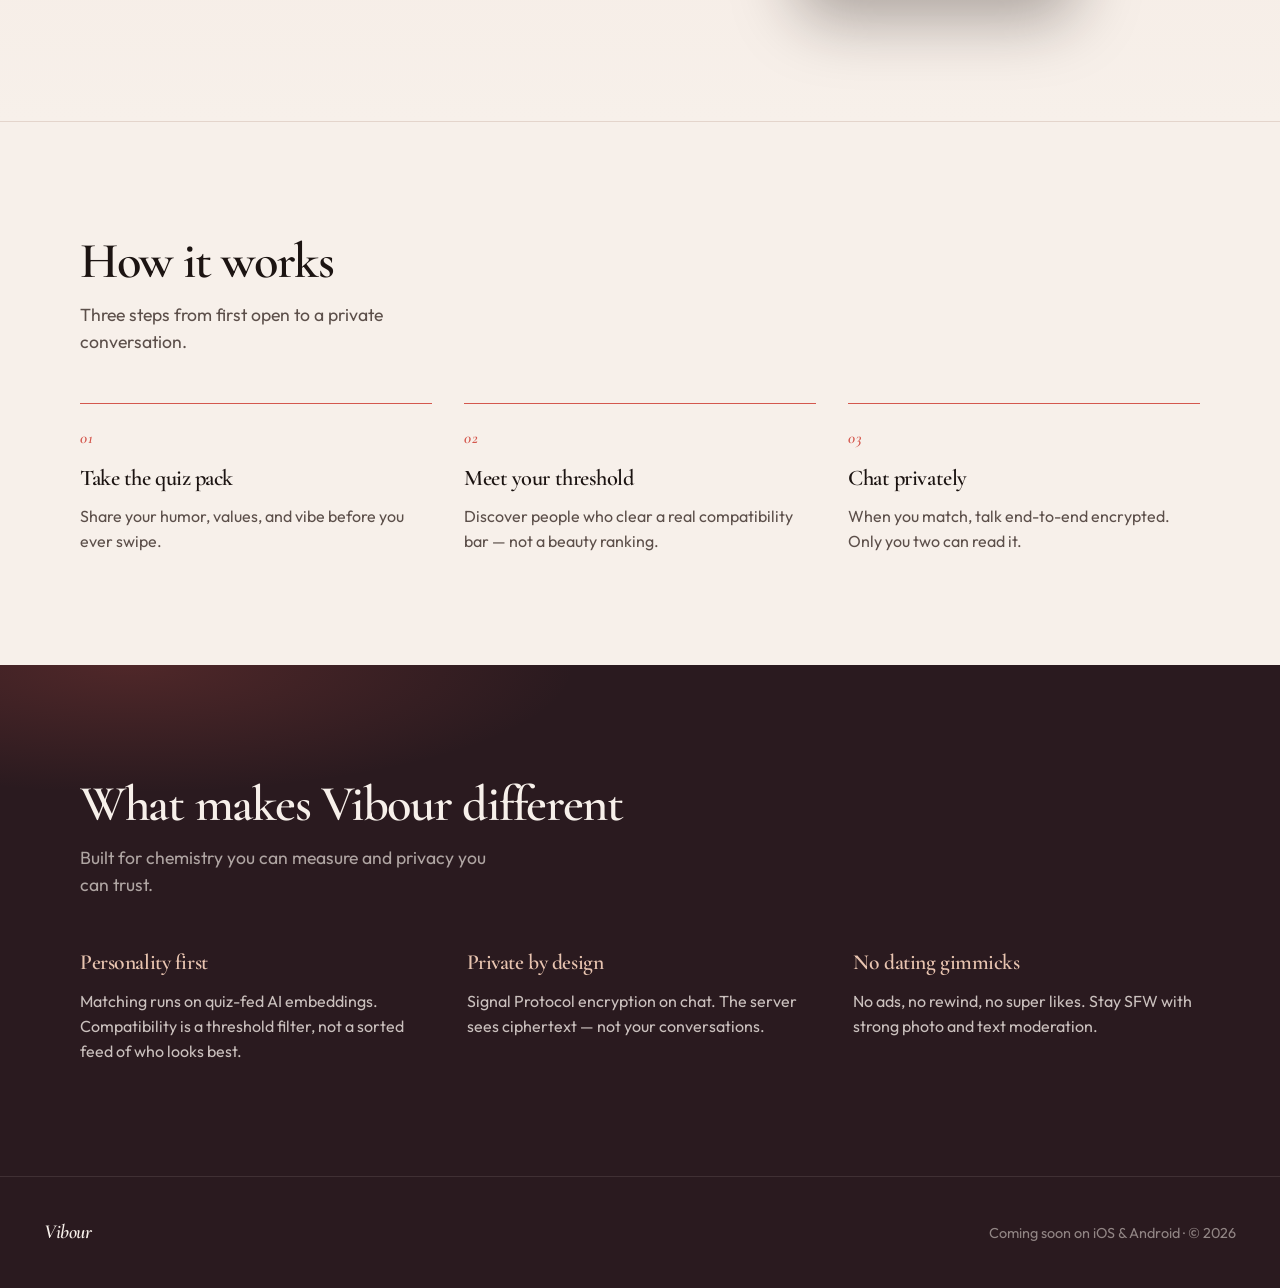
==== commit 69e17cec: "Show iOS and Android coming-soon badges on the landing hero." ====
--- a/index.html
+++ b/index.html
@@ -5,7 +5,7 @@
     <meta name="viewport" content="width=device-width, initial-scale=1" />
     <meta
       name="description"
-      content="Vibour — meet people who match your energy. Quiz-first dating with personality matching. Coming soon."
+      content="Vibour — meet people who match your energy. Quiz-first dating with personality matching. Coming soon on iOS and Android."
     />
     <meta property="og:title" content="Vibour — Meet people who match your energy" />
     <meta
@@ -49,7 +49,29 @@
             Quizzes and AI compatibility — not ranked looks.
           </p>
           <div class="cta-group reveal reveal-delay-3">
-            <span class="btn btn-primary">Coming soon</span>
+            <p class="platforms" aria-label="Coming soon on iOS and Android">
+              <span class="platforms-label">Coming soon on</span>
+              <span class="platform-badges">
+                <span class="platform-badge">
+                  <svg class="platform-icon" viewBox="0 0 24 24" aria-hidden="true" focusable="false">
+                    <path
+                      fill="currentColor"
+                      d="M18.71 19.5c-.83 1.24-1.71 2.45-3.05 2.47-1.34.03-1.77-.79-3.29-.79-1.53 0-2 .77-3.27.82-1.31.05-2.3-1.32-3.14-2.53C4.25 17 2.94 12.45 4.7 9.39c.87-1.52 2.43-2.48 4.12-2.51 1.28-.02 2.5.87 3.29.87.78 0 2.26-1.07 3.81-.91.65.03 2.47.26 3.64 1.98-.09.06-2.17 1.28-2.15 3.81.03 3.02 2.65 4.03 2.68 4.04-.03.07-.42 1.44-1.38 2.83M13 3.5c.73-.83 1.94-1.46 2.94-1.5.13 1.17-.34 2.35-1.04 3.19-.69.85-1.83 1.51-2.95 1.42-.15-1.15.41-2.35 1.05-3.11z"
+                    />
+                  </svg>
+                  <span>iOS</span>
+                </span>
+                <span class="platform-badge">
+                  <svg class="platform-icon" viewBox="0 0 24 24" aria-hidden="true" focusable="false">
+                    <path
+                      fill="currentColor"
+                      d="M17.523 15.3414c-.5511 0-.9993-.4486-.9993-.9997s.4483-.9993.9993-.9993c.5511 0 .9993.4483.9993.9993.0001.5511-.4482.9997-.9993.9997m-11.046 0c-.5511 0-.9993-.4486-.9993-.9997s.4482-.9993.9993-.9993c.551 0 .9993.4483.9993.9993 0 .5511-.4483.9997-.9993.9997m11.4045-6.02l1.9973-3.4592a.416.416 0 00-.1521-.5676.416.416 0 00-.5676.1521l-2.0223 3.503C15.5902 8.2439 13.8533 7.8508 12 7.8508s-3.5902.3931-5.1367 1.0989L4.841 5.4467a.4161.4161 0 00-.5676-.1521.4157.4157 0 00-.1521.5676l1.9973 3.4592C2.6889 11.186.197 14.733.197 18.799h23.606c0-4.066-2.4919-7.613-5.9215-9.4776"
+                    />
+                  </svg>
+                  <span>Android</span>
+                </span>
+              </span>
+            </p>
             <a class="btn-text" href="#preview">Learn more →</a>
           </div>
         </div>
@@ -162,7 +184,7 @@
 
     <footer class="site-footer">
       <p class="footer-brand">Vibour</p>
-      <p class="footer-meta">Coming soon · &copy; <span id="year"></span></p>
+      <p class="footer-meta">Coming soon on iOS &amp; Android · &copy; <span id="year"></span></p>
     </footer>
 
     <script src="script.js"></script>
--- a/styles.css
+++ b/styles.css
@@ -161,7 +161,52 @@
   display: flex;
   flex-direction: column;
   align-items: flex-start;
-  gap: 1rem;
+  gap: 1.15rem;
+}
+
+.platforms {
+  margin: 0;
+  display: flex;
+  flex-direction: column;
+  align-items: flex-start;
+  gap: 0.7rem;
+}
+
+.platforms-label {
+  font-family: var(--font-body);
+  font-size: 0.8rem;
+  font-weight: 500;
+  letter-spacing: 0.08em;
+  text-transform: uppercase;
+  color: rgba(247, 240, 234, 0.72);
+}
+
+.platform-badges {
+  display: flex;
+  flex-wrap: wrap;
+  gap: 0.65rem;
+}
+
+.platform-badge {
+  display: inline-flex;
+  align-items: center;
+  gap: 0.55rem;
+  padding: 0.7rem 1.05rem;
+  border-radius: 3px;
+  border: 1px solid rgba(247, 240, 234, 0.28);
+  background: rgba(28, 20, 18, 0.35);
+  backdrop-filter: blur(8px);
+  color: var(--cream);
+  font-family: var(--font-body);
+  font-size: 0.95rem;
+  font-weight: 500;
+  letter-spacing: 0.01em;
+}
+
+.platform-icon {
+  width: 1.15rem;
+  height: 1.15rem;
+  flex-shrink: 0;
 }
 
 .btn {
@@ -220,9 +265,13 @@
   }
 
   .cta-group {
-    flex-direction: row;
-    align-items: center;
-    gap: 1.75rem;
+    flex-direction: column;
+    align-items: flex-start;
+    gap: 1.15rem;
+  }
+
+  .platforms {
+    gap: 0.8rem;
   }
 
   .hero-photo {
